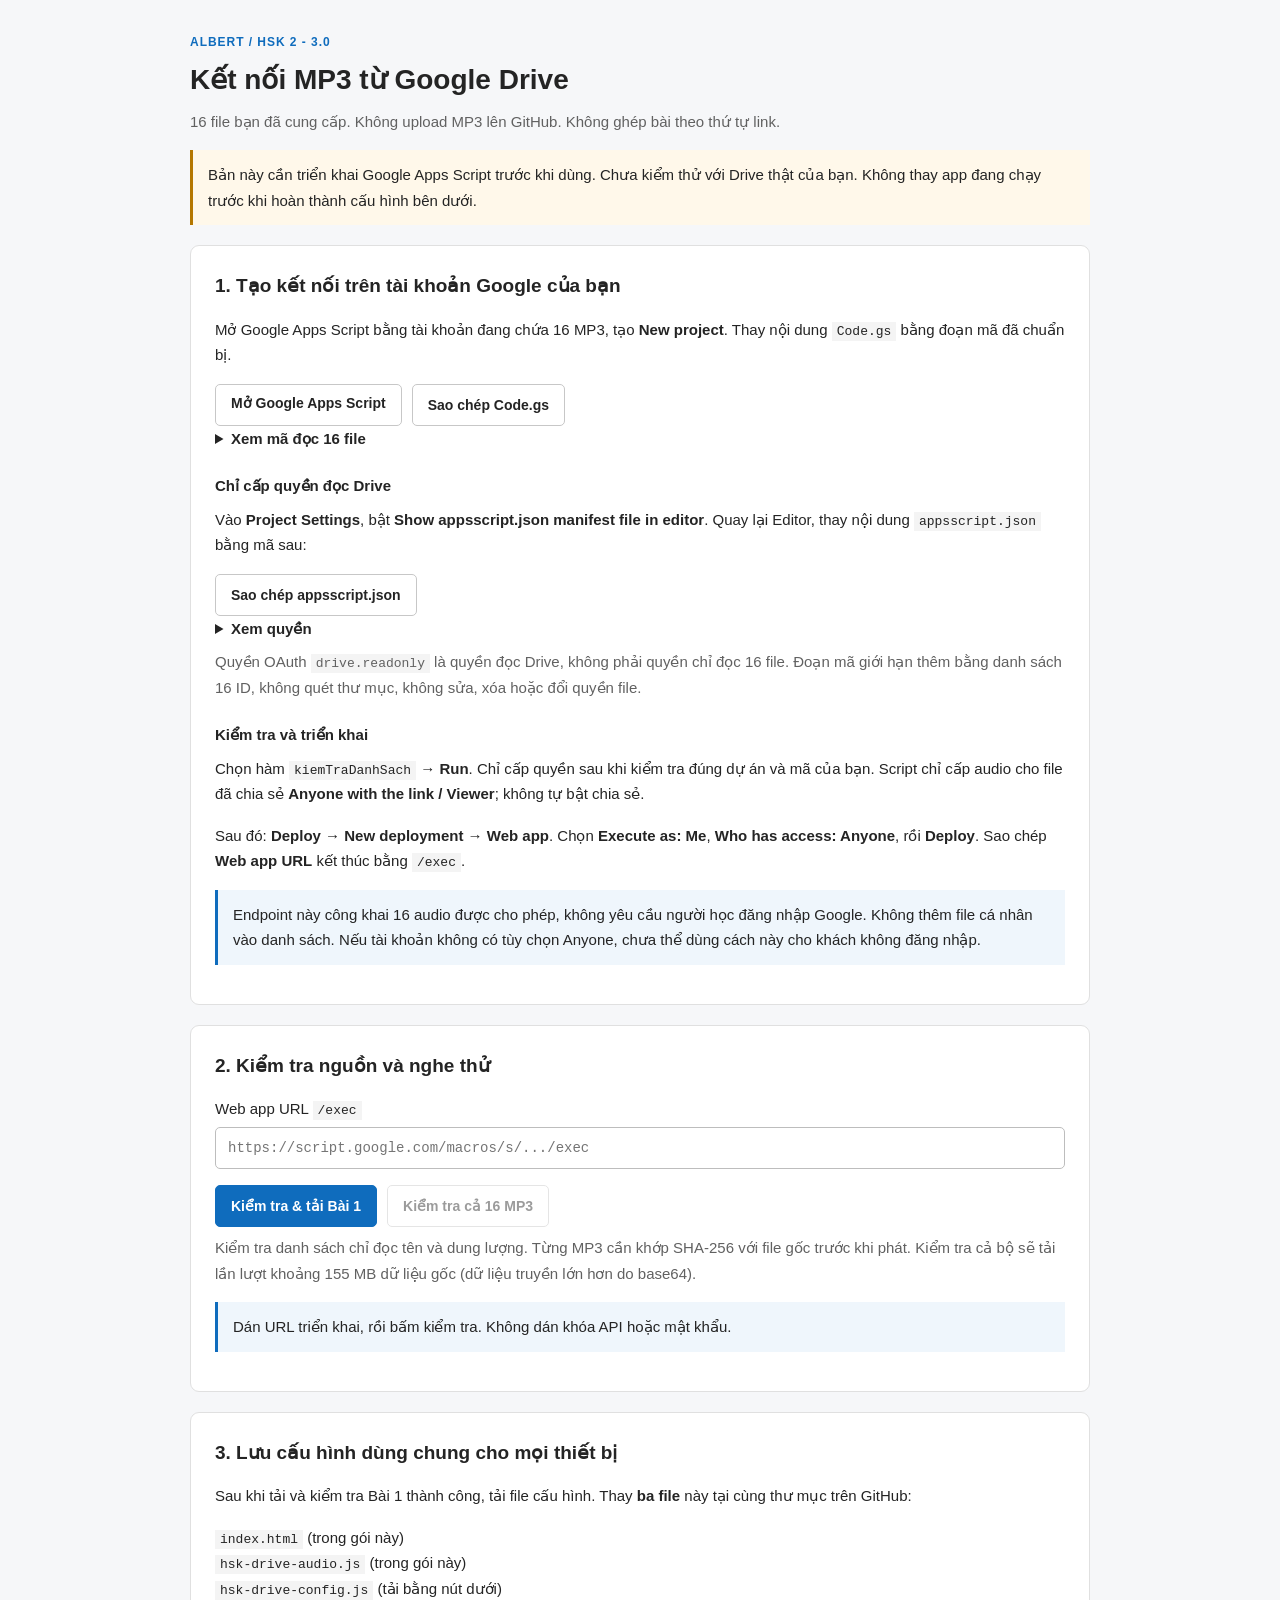
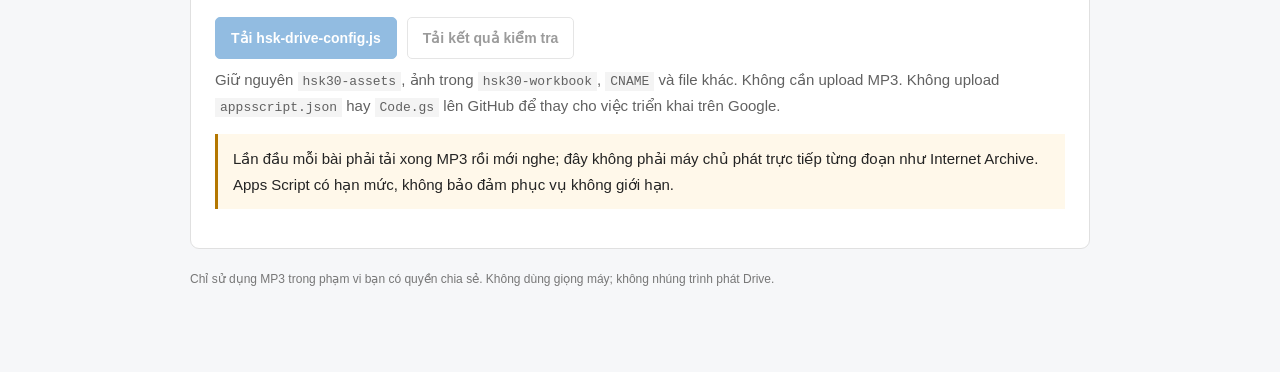
==== CAU_HINH_AUDIO.html @ 98afde01 "Add files via upload" ====
<!doctype html>
<html lang="vi"><head><meta charset="utf-8"><meta name="viewport" content="width=device-width,initial-scale=1"><title>Albert - Ket noi MP3 Google Drive</title>
<style>
*{box-sizing:border-box}body{margin:0;background:#f6f7f9;color:#242424;font:15px/1.7 "Segoe UI",Arial,sans-serif}main{max-width:940px;margin:32px auto;padding:0 20px 50px}h1{font-size:28px;line-height:1.3;margin:10px 0}h2{font-size:19px;margin:0 0 14px}h3{font-size:15px;margin:22px 0 6px}p{margin:8px 0 16px}.tag{font-weight:600;font-size:12px;letter-spacing:.08em;color:#0f6cbd}.sub{color:#616161}.card{background:white;border:1px solid #e0e0e0;border-radius:9px;padding:24px;margin:20px 0}.note{padding:12px 15px;background:#eff6fc;border-left:3px solid #0f6cbd;margin:15px 0}.warn{background:#fff8ea;border-color:#b47700}button,a.button{font:600 14px "Segoe UI",Arial,sans-serif;border:1px solid #c7c7c7;border-radius:5px;padding:10px 15px;background:#fff;color:#242424;cursor:pointer;text-decoration:none;display:inline-block;min-height:42px}button.primary{background:#0f6cbd;color:white;border-color:#0f6cbd}button:disabled{opacity:.45;cursor:default}button:hover:not(:disabled),a.button:hover{filter:brightness(.96)}.row{display:flex;flex-wrap:wrap;gap:10px;align-items:center}input[type=url]{width:100%;padding:12px;border:1px solid #bdbdbd;border-radius:5px;font:14px monospace;margin:6px 0 16px}textarea.code{width:100%;height:200px;resize:vertical;font:12px/1.6 monospace;border:1px solid #ddd;background:#fafafa;padding:12px;border-radius:5px}summary{cursor:pointer;font-weight:600}.steps{counter-reset:step}code{font:13px monospace;background:#f4f4f4;padding:2px 5px;overflow-wrap:anywhere}#status{white-space:pre-wrap;overflow-wrap:anywhere;min-height:30px}#player{width:100%;margin:12px 0}table{width:100%;border-collapse:collapse;font-size:13px}td,th{padding:10px 7px;border-bottom:1px solid #e5e5e5;text-align:left;overflow-wrap:anywhere}th{font-weight:600;color:#616161}td:nth-child(2){word-break:break-word}footer{color:#777;font-size:12px}#report{max-height:220px;overflow:auto;white-space:pre-wrap;font:12px/1.6 monospace}[hidden]{display:none!important}@media(max-width:600px){main{padding:0 12px 30px}.card{padding:18px 14px}h1{font-size:23px}td,th{padding:8px 4px}td:first-child{white-space:nowrap}.row button{flex:1 1 150px}}
</style></head><body><main>
<div class="tag">ALBERT / HSK 2 - 3.0</div>
<h1>K&#7871;t n&#7889;i MP3 t&#7915; Google Drive</h1>
<p class="sub">16 file b&#7841;n &#273;&#227; cung c&#7845;p. Kh&#244;ng upload MP3 l&#234;n GitHub. Kh&#244;ng gh&#233;p b&#224;i theo th&#7913; t&#7921; link.</p>
<div class="note warn">B&#7843;n n&#224;y c&#7847;n tri&#7875;n khai Google Apps Script tr&#432;&#7899;c khi d&#249;ng. Ch&#432;a ki&#7875;m th&#7917; v&#7899;i Drive th&#7853;t c&#7911;a b&#7841;n. Kh&#244;ng thay app &#273;ang ch&#7841;y tr&#432;&#7899;c khi ho&#224;n th&#224;nh c&#7845;u h&#236;nh b&#234;n d&#432;&#7899;i.</div>
<section class="card"><h2>1. T&#7841;o k&#7871;t n&#7889;i tr&#234;n t&#224;i kho&#7843;n Google c&#7911;a b&#7841;n</h2>
<p>M&#7903; Google Apps Script b&#7857;ng t&#224;i kho&#7843;n &#273;ang ch&#7913;a 16 MP3, t&#7841;o <b>New project</b>. Thay n&#7897;i dung <code>Code.gs</code> b&#7857;ng &#273;o&#7841;n m&#227; &#273;&#227; chu&#7849;n b&#7883;.</p>
<div class="row"><a class="button" href="https://script.google.com/home/start" target="_blank" rel="noopener noreferrer">M&#7903; Google Apps Script</a><button data-copy="server">Sao ch&#233;p Code.gs</button></div>
<details><summary>Xem m&#227; &#273;&#7885;c 16 file</summary><textarea class="code" id="server" readonly>/**
 * Albert HSK 2 / 3.0 - read-only Drive audio gateway.
 * No folder scans, uploads, edits, permission changes or external HTTP calls.
 * Deploy only in an account which can read the 16 listed files.
 * appsscript.json restricts OAuth to Drive READ ONLY.
 * Access is still required at OAuth scope level for all readable Drive files;
 * this code further limits reads to these 16 IDs and only publicly shared MP3s.
 * JSONP is public: never put personal/private materials in this allow-list.
 * Full MP3 is returned as base64; NOT an HTTP Range streaming server/CDN.
 */
const HSK_PROTOCOL = &#x27;albert-hsk2-workbook-drive-v1&#x27;;
const HSK_ALLOWED_IDS = [
  &quot;182gBm5dSRaaSDSuVzSf7mOr4EkBB9TwS&quot;,
  &quot;15B-hGVm5vgSujsY5L438T_3qat6sc-oC&quot;,
  &quot;19Qlic050faWesflff-bQlwhVSxAUV8f4&quot;,
  &quot;1ILD7xPLoj3t5OFQRq3F2KRCM7fttsKGt&quot;,
  &quot;1GLqlziZCh4j1koVgCYlCbrTSiPV6PyTN&quot;,
  &quot;1Hr_laAYIhmSbkItk3yJOQxkdNUegV4WQ&quot;,
  &quot;1P8CFhSyJwfF7NaQtMNpPGmp1nA0k2b79&quot;,
  &quot;1Z9Skyw5TTe3ipkbtyXPewj9NrvQYPLt1&quot;,
  &quot;1tJjIfQpUtMyejxFvq03M5D2_CvurFtw-&quot;,
  &quot;1VJ1D7IYe3YNRXOpZIHdX86bh3jBSOcmX&quot;,
  &quot;1NztfEbGYWiaJbom47t--GeCXBKFMfZ3Q&quot;,
  &quot;18XmAMIOCh2DNK1jTgN9HwheiWvpv9pyl&quot;,
  &quot;1BSepiUQ1WKCzq6Romw-YSHgLhAKa39J7&quot;,
  &quot;1BkdG17lSD_3MrWqIYy4U36u4G3oQZMI5&quot;,
  &quot;1UFhf5AILRhxD7dhS3_Zyip2s8WoJWe5y&quot;,
  &quot;19IhSVjmEDra2ENhihgwKyLejCzyZmCaK&quot;
];
const HSK_EXPECTED = {
  &quot;lesson-01&quot;: {
    &quot;sourceName&quot;: &quot;\u7b2c1\u8bfe.mp3&quot;,
    &quot;bytes&quot;: 8867630,
    &quot;sha256&quot;: &quot;84ffe23599d89e23a65e80a08f1894d93c8c76027b4280f14c78ddc128385f10&quot;,
    &quot;duration&quot;: 542.968067
  },
  &quot;lesson-02&quot;: {
    &quot;sourceName&quot;: &quot;\u7b2c2\u8bfe.mp3&quot;,
    &quot;bytes&quot;: 9152858,
    &quot;sha256&quot;: &quot;f2efc3cf2ecb390d14df3f2f411b01d438987813ca4c8d38f43a813918359879&quot;,
    &quot;duration&quot;: 560.794813
  },
  &quot;lesson-03&quot;: {
    &quot;sourceName&quot;: &quot;\u7b2c3\u8bfe.mp3&quot;,
    &quot;bytes&quot;: 8961038,
    &quot;sha256&quot;: &quot;18d28ccaa69ac7fb4ed47785d629a8c3f0da38000c3cbf1416e0f6972310e7d8&quot;,
    &quot;duration&quot;: 548.806067
  },
  &quot;lesson-04&quot;: {
    &quot;sourceName&quot;: &quot;\u7b2c4\u8bfe.mp3&quot;,
    &quot;bytes&quot;: 9256691,
    &quot;sha256&quot;: &quot;606a83a81219ebfb9325ba3fe496b716adc97bd6435f12c84297e8867c297c61&quot;,
    &quot;duration&quot;: 567.284378
  },
  &quot;lesson-05&quot;: {
    &quot;sourceName&quot;: &quot;\u7b2c5\u8bfe.mp3&quot;,
    &quot;bytes&quot;: 9101567,
    &quot;sha256&quot;: &quot;ce610309721699b6fb3ecece74d5e7518327cd210ab5ad56148a973022e8d01e&quot;,
    &quot;duration&quot;: 557.589125
  },
  &quot;lesson-06&quot;: {
    &quot;sourceName&quot;: &quot;\u7b2c6\u8bfe.mp3&quot;,
    &quot;bytes&quot;: 9041102,
    &quot;sha256&quot;: &quot;866a241dd5b72fb8a9fdd8f2271622420e57424cb11590656977bf21bc5375a4&quot;,
    &quot;duration&quot;: 553.810067
  },
  &quot;lesson-07&quot;: {
    &quot;sourceName&quot;: &quot;\u7b2c7\u8bfe.mp3&quot;,
    &quot;bytes&quot;: 8849282,
    &quot;sha256&quot;: &quot;5651784def848427dcf2e4c19ace0830055989face8ab4b5ce81a0959b4cca2d&quot;,
    &quot;duration&quot;: 541.821313
  },
  &quot;lesson-08&quot;: {
    &quot;sourceName&quot;: &quot;\u7b2c8\u8bfe.mp3&quot;,
    &quot;bytes&quot;: 9378038,
    &quot;sha256&quot;: &quot;7ebc7dbf48651fdacb3e3d174c575c4375b177fabdddb841ba2d6ed093b87a80&quot;,
    &quot;duration&quot;: 574.868567
  },
  &quot;lesson-09&quot;: {
    &quot;sourceName&quot;: &quot;\u7b2c9\u8bfe.mp3&quot;,
    &quot;bytes&quot;: 9504806,
    &quot;sha256&quot;: &quot;794b97eda8e4a94bd25ec59d08c3a250e3606715863ec508c1f8f97c8cb0e474&quot;,
    &quot;duration&quot;: 582.791567
  },
  &quot;lesson-10&quot;: {
    &quot;sourceName&quot;: &quot;\u7b2c10\u8bfe.mp3&quot;,
    &quot;bytes&quot;: 8725016,
    &quot;sha256&quot;: &quot;cf0689509219a4f1fadd9b2225788c9e6a619a99a42e44de9956045b086a3151&quot;,
    &quot;duration&quot;: 534.054689
  },
  &quot;lesson-11&quot;: {
    &quot;sourceName&quot;: &quot;\u7b2c11\u8bfe.mp3&quot;,
    &quot;bytes&quot;: 9243764,
    &quot;sha256&quot;: &quot;acd0b771fc6c1d290e4c64f2c6f53d07622c503532002d872ed66d7b7d8c0c3d&quot;,
    &quot;duration&quot;: 566.476438
  },
  &quot;lesson-12&quot;: {
    &quot;sourceName&quot;: &quot;\u7b2c12\u8bfe.mp3&quot;,
    &quot;bytes&quot;: 9419321,
    &quot;sha256&quot;: &quot;7b4ef06e76bc4db4aca419f93963ddec121277f513632d0fa32ae6c94b18e0bb&quot;,
    &quot;duration&quot;: 577.448756
  },
  &quot;lesson-13&quot;: {
    &quot;sourceName&quot;: &quot;\u7b2c13\u8bfe.mp3&quot;,
    &quot;bytes&quot;: 9454766,
    &quot;sha256&quot;: &quot;9f284f273ac60115696576cdc08efbe4accd7bb361540fa6dc0735503dbbfed6&quot;,
    &quot;duration&quot;: 579.664067
  },
  &quot;lesson-14&quot;: {
    &quot;sourceName&quot;: &quot;\u7b2c14\u8bfe.mp3&quot;,
    &quot;bytes&quot;: 9233339,
    &quot;sha256&quot;: &quot;1cee8b87ac3a59a0caa22256c02337cd4e63c0d97a6bcdb2e24110bdf9313a50&quot;,
    &quot;duration&quot;: 565.824878
  },
  &quot;lesson-15&quot;: {
    &quot;sourceName&quot;: &quot;\u7b2c15\u8bfe.mp3&quot;,
    &quot;bytes&quot;: 9184550,
    &quot;sha256&quot;: &quot;53e4e2402e460d5c2e2efd69de5bd4aa6427105be29df042043b5cbb264dfb5f&quot;,
    &quot;duration&quot;: 562.775567
  },
  &quot;mock&quot;: {
    &quot;sourceName&quot;: &quot;\u6a21\u62df\u6d4b\u8bd5 HSK(\u4e8c\u7ea7)\u6a21\u62df\u8bd5\u5377.mp3&quot;,
    &quot;bytes&quot;: 17993675,
    &quot;sha256&quot;: &quot;1955a77e29c1db389afbd85d4ed42fce54686149279aef38f4eb7000d324b609&quot;,
    &quot;duration&quot;: 1113.345878
  }
};
const HSK_MANIFEST_CACHE = &#x27;hsk2-mp3-manifest-20261012-v1&#x27;;

function hskError_(message) { throw new Error(message); }
function hskPublicFile_(id) {
  if (HSK_ALLOWED_IDS.indexOf(id) &lt; 0) hskError_(&#x27;File ID khong nam trong 16 file duoc cho phep.&#x27;);
  const file = DriveApp.getFileById(id);
  if (file.isTrashed()) hskError_(&#x27;File da nam trong thung rac.&#x27;);
  const access = file.getSharingAccess();
  if (access !== DriveApp.Access.ANYONE &amp;&amp; access !== DriveApp.Access.ANYONE_WITH_LINK)
    hskError_(&#x27;File chua chia se: Bat ky ai co duong lien ket / Nguoi xem. Script khong tu doi quyen.&#x27;);
  const name = file.getName();
  if (!/\.mp3$/i.test(name)) hskError_(&#x27;Khong phai ten file MP3.&#x27;);
  const type = file.getMimeType();
  if (!/^(audio\/(mpeg|mp3|x-mpeg|x-mp3|mpeg3)|application\/octet-stream)$/i.test(type))
    hskError_(&#x27;Loai file khong phai MP3: &#x27; + type);
  const bytes = Number(file.getSize());
  if (!Number.isSafeInteger(bytes) || bytes &lt; 100 || bytes &gt; 24 * 1024 * 1024)
    hskError_(&#x27;Dung luong MP3 nam ngoai gioi han cua bo nay.&#x27;);
  return {file:file, id:id, name:name, bytes:bytes, mime:type};
}
function hskNameKey_(name) {
  const clean = String(name).trim().normalize(&#x27;NFKC&#x27;);
  for (const key in HSK_EXPECTED) if (clean === HSK_EXPECTED[key].sourceName.normalize(&#x27;NFKC&#x27;)) return key;
  const match = clean.match(/^(?:lesson[-_ ]*|\u7b2c\s*)(0?[1-9]|1[0-5])(?:\s*\u8bfe)?\.mp3$/i);
  if (match) return &#x27;lesson-&#x27; + String(Number(match[1])).padStart(2,&#x27;0&#x27;);
  if (/^mock[-_ ]*test\.mp3$/i.test(clean)) return &#x27;mock&#x27;;
  return null;
}
function hskManifest_(fresh) {
  const cache = CacheService.getScriptCache();
  if (!fresh) {
    const old = cache.get(HSK_MANIFEST_CACHE);
    if (old) { try { return JSON.parse(old); } catch (_) {} }
  }
  const entries = [], errors = [], seen = Object.create(null);
  HSK_ALLOWED_IDS.forEach(function(id) {
    try {
      const item = hskPublicFile_(id);
      const nameKey = hskNameKey_(item.name);
      const sizeKeys = Object.keys(HSK_EXPECTED).filter(function(key) { return HSK_EXPECTED[key].bytes === item.bytes; });
      if (sizeKeys.length !== 1) hskError_(&#x27;Dung luong khong khop MP3 goc da cung cap.&#x27;);
      const key = sizeKeys[0];
      if (nameKey &amp;&amp; nameKey !== key) hskError_(&#x27;Ten file va dung luong chi den hai bai khac nhau; can doi chieu lai.&#x27;);
      if (seen[key]) hskError_(&#x27;Trung file cho &#x27; + key + &#x27;.&#x27;);
      seen[key] = true;
      entries.push({key:key,id:id,name:item.name,bytes:item.bytes,mime:&#x27;audio/mpeg&#x27;,
        identity:&#x27;metadata-only-until-audio-sha256-check&#x27;,
        matchMethod:nameKey?&#x27;name-and-byte-size&#x27;:&#x27;unique-byte-size-pending-hash&#x27;,
        expectedSha256:HSK_EXPECTED[key].sha256});
    } catch (err) { errors.push({id:id,message:String(err.message || err)}); }
  });
  const missing = Object.keys(HSK_EXPECTED).filter(function(key) { return !seen[key]; });
  entries.sort(function(a,b) { return a.key.localeCompare(b.key); });
  const output = {ok:errors.length===0 &amp;&amp; missing.length===0,protocol:HSK_PROTOCOL,entries:entries,errors:errors,missing:missing,
    complete:entries.length===16 &amp;&amp; errors.length===0,verifiedAudioCount:0,
    note:&#x27;Metadata is not content verification. Every MP3 is SHA-256 checked on its audio request.&#x27;,
    checkedAt:new Date().toISOString()};
  if (output.ok) cache.put(HSK_MANIFEST_CACHE,JSON.stringify(output),300);
  return output;
}
function hskDigest_(bytes) {
  return Utilities.computeDigest(Utilities.DigestAlgorithm.SHA_256, bytes)
    .map(function(b) { return ((b + 256) % 256).toString(16).padStart(2,&#x27;0&#x27;); }).join(&#x27;&#x27;);
}
function hskAudio_(key) {
  if (!Object.prototype.hasOwnProperty.call(HSK_EXPECTED,key)) hskError_(&#x27;Bai khong hop le.&#x27;);
  const manifest = hskManifest_(false);
  if (!manifest.ok) hskError_(&#x27;Chua ghep du 16 MP3. Mo che do manifest de xem loi.&#x27;);
  const record = manifest.entries.find(function(item) { return item.key===key; });
  if (!record) hskError_(&#x27;Khong tim thay MP3 cua bai.&#x27;);
  const item = hskPublicFile_(record.id); // Re-check access even when metadata is cached.
  const want = HSK_EXPECTED[key];
  if (item.bytes !== want.bytes) hskError_(&#x27;File tren Drive da thay doi dung luong.&#x27;);
  const blob = item.file.getBlob();
  const bytes = blob.getBytes();
  const hash = hskDigest_(bytes);
  if (bytes.length!==want.bytes || hash!==want.sha256)
    hskError_(&#x27;SHA-256 khong khop MP3 goc cua &#x27; + key + &#x27;. Khong phat de tranh ghep nham bai.&#x27;);
  return {ok:true,protocol:HSK_PROTOCOL,key:key,id:item.id,name:item.name,
    mime:&#x27;audio/mpeg&#x27;,bytes:bytes.length,sha256:hash,verified:true,
    base64:Utilities.base64Encode(bytes)};
}
function doGet(e) {
  const p = (e &amp;&amp; e.parameter) || {};
  const callback = String(p.callback || &#x27;&#x27;);
  if (callback &amp;&amp; !/^albertHskAudio_[A-Za-z0-9_]{1,80}$/.test(callback))
    return ContentService.createTextOutput(&#x27;{&quot;ok&quot;:false,&quot;error&quot;:&quot;Invalid callback&quot;}&#x27;).setMimeType(ContentService.MimeType.JSON);
  let result;
  try {
    const mode = String(p.mode || &#x27;manifest&#x27;);
    if (mode===&#x27;manifest&#x27;) result=hskManifest_(p.refresh===&#x27;1&#x27;);
    else if (mode===&#x27;audio&#x27;) result=hskAudio_(String(p.track || &#x27;&#x27;));
    else hskError_(&#x27;Mode khong hop le.&#x27;);
  } catch (err) { result={ok:false,protocol:HSK_PROTOCOL,error:String(err.message || err)}; }
  const json = JSON.stringify(result).replace(/&lt;/g,&#x27;\\u003c&#x27;).replace(/\u2028/g,&#x27;\\u2028&#x27;).replace(/\u2029/g,&#x27;\\u2029&#x27;);
  return ContentService.createTextOutput(callback?callback+&#x27;(&#x27;+json+&#x27;);&#x27;:json)
    .setMimeType(callback?ContentService.MimeType.JAVASCRIPT:ContentService.MimeType.JSON);
}
/** Run once in the editor to authorize and inspect metadata. Does not edit files. */
function kiemTraDanhSach() {
  const manifest = hskManifest_(true);
  console.log(JSON.stringify(manifest,null,2));
  return manifest;
}
/** Optional owner-only editor test. Does not return MP3 bytes to the log. */
function kiemTraMP3Bai1() {
  const audio = hskAudio_(&#x27;lesson-01&#x27;);
  delete audio.base64;
  console.log(JSON.stringify(audio,null,2));
  return audio;
}
</textarea></details>
<h3>Ch&#7881; c&#7845;p quy&#7873;n &#273;&#7885;c Drive</h3>
<p>V&#224;o <b>Project Settings</b>, b&#7853;t <b>Show appsscript.json manifest file in editor</b>. Quay l&#7841;i Editor, thay n&#7897;i dung <code>appsscript.json</code> b&#7857;ng m&#227; sau:</p>
<button data-copy="scope">Sao ch&#233;p appsscript.json</button><details><summary>Xem quy&#7873;n</summary><textarea class="code" id="scope" readonly>{
  &quot;timeZone&quot;: &quot;Asia/Ho_Chi_Minh&quot;,
  &quot;dependencies&quot;: {},
  &quot;exceptionLogging&quot;: &quot;STACKDRIVER&quot;,
  &quot;runtimeVersion&quot;: &quot;V8&quot;,
  &quot;oauthScopes&quot;: [
    &quot;https://www.googleapis.com/auth/drive.readonly&quot;
  ]
}</textarea></details>
<p class="sub">Quy&#7873;n OAuth <code>drive.readonly</code> l&#224; quy&#7873;n &#273;&#7885;c Drive, kh&#244;ng ph&#7843;i quy&#7873;n ch&#7881; &#273;&#7885;c 16 file. &#272;o&#7841;n m&#227; gi&#7899;i h&#7841;n th&#234;m b&#7857;ng danh s&#225;ch 16 ID, kh&#244;ng qu&#233;t th&#432; m&#7909;c, kh&#244;ng s&#7917;a, x&#243;a ho&#7863;c &#273;&#7893;i quy&#7873;n file.</p>
<h3>Ki&#7875;m tra v&#224; tri&#7875;n khai</h3>
<p>Ch&#7885;n h&#224;m <code>kiemTraDanhSach</code> &#8594; <b>Run</b>. Ch&#7881; c&#7845;p quy&#7873;n sau khi ki&#7875;m tra &#273;&#250;ng d&#7921; &#225;n v&#224; m&#227; c&#7911;a b&#7841;n. Script ch&#7881; c&#7845;p audio cho file &#273;&#227; chia s&#7867; <b>Anyone with the link / Viewer</b>; kh&#244;ng t&#7921; b&#7853;t chia s&#7867;.</p>
<p>Sau &#273;&#243;: <b>Deploy &#8594; New deployment &#8594; Web app</b>. Ch&#7885;n <b>Execute as: Me</b>, <b>Who has access: Anyone</b>, r&#7891;i <b>Deploy</b>. Sao ch&#233;p <b>Web app URL</b> k&#7871;t th&#250;c b&#7857;ng <code>/exec</code>.</p>
<div class="note">Endpoint n&#224;y c&#244;ng khai 16 audio &#273;&#432;&#7907;c cho ph&#233;p, kh&#244;ng y&#234;u c&#7847;u ng&#432;&#7901;i h&#7885;c &#273;&#259;ng nh&#7853;p Google. Kh&#244;ng th&#234;m file c&#225; nh&#226;n v&#224;o danh s&#225;ch. N&#7871;u t&#224;i kho&#7843;n kh&#244;ng c&#243; t&#249;y ch&#7885;n Anyone, ch&#432;a th&#7875; d&#249;ng c&#225;ch n&#224;y cho kh&#225;ch kh&#244;ng &#273;&#259;ng nh&#7853;p.</div>
</section>
<section class="card"><h2>2. Ki&#7875;m tra ngu&#7891;n v&#224; nghe th&#7917;</h2>
<label for="endpoint">Web app URL <code>/exec</code></label><input id="endpoint" type="url" autocomplete="off" spellcheck="false" placeholder="https://script.google.com/macros/s/.../exec">
<div class="row"><button id="test" class="primary">Ki&#7875;m tra &amp; t&#7843;i B&#224;i 1</button><button id="all" disabled>Ki&#7875;m tra c&#7843; 16 MP3</button></div>
<p class="sub">Ki&#7875;m tra danh s&#225;ch ch&#7881; &#273;&#7885;c t&#234;n v&#224; dung l&#432;&#7907;ng. T&#7915;ng MP3 c&#7847;n kh&#7899;p SHA-256 v&#7899;i file g&#7889;c tr&#432;&#7899;c khi ph&#225;t. Ki&#7875;m tra c&#7843; b&#7897; s&#7869; t&#7843;i l&#7847;n l&#432;&#7907;t kho&#7843;ng 155 MB d&#7919; li&#7879;u g&#7889;c (d&#7919; li&#7879;u truy&#7873;n l&#7899;n h&#417;n do base64).</p>
<div class="note" id="status" role="status" aria-live="polite">D&#225;n URL tri&#7875;n khai, r&#7891;i b&#7845;m ki&#7875;m tra. Kh&#244;ng d&#225;n kh&#243;a API ho&#7863;c m&#7853;t kh&#7849;u.</div>
<div id="audio-box" hidden><b id="audio-title"></b><audio id="player" controls preload="none"></audio><p class="sub">B&#7845;m Play, k&#233;o thanh tua v&#224; nghe ki&#7875;m tra. Trang kh&#244;ng t&#7921; ph&#225;t &#226;m thanh.</p></div>
<div id="table-box" hidden><table><thead><tr><th>B&#224;i</th><th>T&#234;n file tr&#234;n Drive</th><th>Ki&#7875;m tra</th></tr></thead><tbody id="rows"></tbody></table></div>
</section>
<section class="card"><h2>3. L&#432;u c&#7845;u h&#236;nh d&#249;ng chung cho m&#7885;i thi&#7871;t b&#7883;</h2>
<p>Sau khi t&#7843;i v&#224; ki&#7875;m tra B&#224;i 1 th&#224;nh c&#244;ng, t&#7843;i file c&#7845;u h&#236;nh. Thay <b>ba file</b> n&#224;y t&#7841;i c&#249;ng th&#432; m&#7909;c tr&#234;n GitHub:</p>
<p><code>index.html</code> (trong g&#243;i n&#224;y)<br><code>hsk-drive-audio.js</code> (trong g&#243;i n&#224;y)<br><code>hsk-drive-config.js</code> (t&#7843;i b&#7857;ng n&#250;t d&#432;&#7899;i)</p>
<div class="row"><button id="config" class="primary" disabled>T&#7843;i hsk-drive-config.js</button><button id="save-report" disabled>T&#7843;i k&#7871;t qu&#7843; ki&#7875;m tra</button></div>
<p class="sub">Gi&#7919; nguy&#234;n <code>hsk30-assets</code>, &#7843;nh trong <code>hsk30-workbook</code>, <code>CNAME</code> v&#224; file kh&#225;c. Kh&#244;ng c&#7847;n upload MP3. Kh&#244;ng upload <code>appsscript.json</code> hay <code>Code.gs</code> l&#234;n GitHub &#273;&#7875; thay cho vi&#7879;c tri&#7875;n khai tr&#234;n Google.</p>
<div class="note warn">L&#7847;n &#273;&#7847;u m&#7895;i b&#224;i ph&#7843;i t&#7843;i xong MP3 r&#7891;i m&#7899;i nghe; &#273;&#226;y kh&#244;ng ph&#7843;i m&#225;y ch&#7911; ph&#225;t tr&#7921;c ti&#7871;p t&#7915;ng &#273;o&#7841;n nh&#432; Internet Archive. Apps Script c&#243; h&#7841;n m&#7913;c, kh&#244;ng b&#7843;o &#273;&#7843;m ph&#7909;c v&#7909; kh&#244;ng gi&#7899;i h&#7841;n.</div>
</section>
<footer>Ch&#7881; s&#7917; d&#7909;ng MP3 trong ph&#7841;m vi b&#7841;n c&#243; quy&#7873;n chia s&#7867;. Kh&#244;ng d&#249;ng gi&#7885;ng m&#225;y; kh&#244;ng nh&#250;ng tr&#236;nh ph&#225;t Drive.</footer>
</main><script src="hsk-drive-audio.js"></script><script>
'use strict';
const $=id=>document.getElementById(id),transport=window.AlbertDriveAudio;
const expected=transport?.getExpected()||{}, tests={}, notes=[];
let busy=false,list=null,blobURL=null,validEndpoint='',lastReport=null;
const label=key=>key==='mock'?'\u0110\u1ec1 t\u1ed5ng h\u1ee3p':'B\u00e0i '+Number(key.slice(-2));
function status(text){$('status').textContent=text;}
function lock(on){busy=on;$('test').disabled=on;$('endpoint').disabled=on;$('all').disabled=on||!list;$('config').disabled=on||!validEndpoint||!tests['lesson-01']?.ok;$('save-report').disabled=on||!lastReport;}
function download(text,name,type){const url=URL.createObjectURL(new Blob([text],{type:type}));const a=document.createElement('a');a.href=url;a.download=name;a.click();setTimeout(()=>URL.revokeObjectURL(url),15000);}
function paint(){
 if(!list)return;$('table-box').hidden=false;$('rows').replaceChildren();
 list.entries.forEach(item=>{
  const row=document.createElement('tr');
  for(const content of [label(item.key),item.name,tests[item.key]?.ok?'SHA-256 kh\u1edbp':tests[item.key]?.error||'Ch\u1edd ki\u1ec3m tra MP3']){const td=document.createElement('td');td.textContent=content;row.appendChild(td);}
  $('rows').appendChild(row);
 });
}
function report(){lastReport={at:new Date().toISOString(),endpoint:validEndpoint||$('endpoint').value.trim(),browser:navigator.userAgent,origin:location.origin,manifest:list,audioTests:tests,notes};}
async function inspect(key){
 const item=await transport.load(key,text=>status(label(key)+'\n'+text));
 const a=$('player');a.pause();a.removeAttribute('src');a.load();if(blobURL)URL.revokeObjectURL(blobURL);
 blobURL=URL.createObjectURL(item.blob);$('audio-title').textContent=label(key)+' \u00b7 '+item.name;$('audio-box').hidden=false;
 const duration=await new Promise((resolve,reject)=>{
  const timer=setTimeout(()=>finish(new Error('Kh\u00f4ng \u0111\u1ecdc \u0111\u01b0\u1ee3c th\u1eddi l\u01b0\u1ee3ng MP3 tr\u00ean tr\u00ecnh duy\u1ec7t n\u00e0y.')),20000);
  function finish(err){clearTimeout(timer);a.removeEventListener('loadedmetadata',ready);a.removeEventListener('error',fail);err?reject(err):resolve(a.duration);}
  const ready=()=>finish(Number.isFinite(a.duration)&&a.duration>0?null:new Error('Th\u1eddi l\u01b0\u1ee3ng MP3 kh\u00f4ng h\u1ee3p l\u1ec7.'));
  const fail=()=>finish(new Error('Tr\u00ecnh duy\u1ec7t kh\u00f4ng gi\u1ea3i m\u00e3 \u0111\u01b0\u1ee3c MP3.'));
  a.addEventListener('loadedmetadata',ready);a.addEventListener('error',fail);a.src=blobURL;a.load();
 });
 tests[key]={ok:true,sha256:item.sha256,bytes:item.blob.size,duration,heardByHuman:false,seekTestedByHuman:false};paint();report();
 return item;
}
$('test').onclick=async()=>{
 if(busy)return;
 for(const key of Object.keys(tests))delete tests[key];list=null;validEndpoint='';notes.length=0;lock(true);
 try{
  if(!transport)throw new Error('Thi\u1ebfu hsk-drive-audio.js. Gi\u1ea3i n\u00e9n \u0111\u1ee7 g\u00f3i v\u00e0 m\u1edf l\u1ea1i.');
  transport.configure($('endpoint').value);status('\u0110ang l\u1ea5y t\u00ean v\u00e0 dung l\u01b0\u1ee3ng c\u1ee7a 16 file\u2026');
  list=await transport.manifest(true);validEndpoint=transport.endpoint();paint();
  await inspect('lesson-01');status('\u0110\u00e3 gh\u00e9p \u0111\u1ee7 danh s\u00e1ch 16 file; B\u00e0i 1 kh\u1edbp SHA-256 v\u00e0 \u0111\u1ecdc \u0111\u01b0\u1ee3c th\u1eddi l\u01b0\u1ee3ng. B\u1ea5m Play, th\u1eed tua v\u00e0 nghe tr\u01b0\u1edbc khi thay app. 15 file c\u00f2n l\u1ea1i ch\u01b0a ki\u1ec3m tra n\u1ed9i dung n\u1ebfu ch\u01b0a b\u1ea5m Ki\u1ec3m tra c\u1ea3 16 MP3.');
 }catch(e){notes.push(String(e.message||e));status(String(e.message||e));}
 finally{report();lock(false);}
};
$('all').onclick=async()=>{
 if(busy||!list)return;lock(true);
 try{
  for(const item of list.entries){
   try{await inspect(item.key);}catch(e){tests[item.key]={ok:false,error:String(e.message||e)};paint();}
  }
  const pass=Object.values(tests).filter(x=>x.ok).length;status('K\u1ebft qu\u1ea3: '+pass+'/16 file kh\u1edbp SHA-256 v\u00e0 \u0111\u1ecdc \u0111\u01b0\u1ee3c th\u1eddi l\u01b0\u1ee3ng. Ki\u1ec3m tra n\u00e0y kh\u00f4ng thay cho vi\u1ec7c nghe v\u00e0 th\u1eed tua tr\u00ean thi\u1ebft b\u1ecb th\u1eadt.');
 }finally{report();lock(false);}
};
$('config').onclick=()=>{
 if(busy||!tests['lesson-01']?.ok||!validEndpoint)return;
 download('/* Public deployment URL; no password or API key. Same config for every device. */\nwindow.HSK_DRIVE_AUDIO_CONFIG = '+JSON.stringify({endpoint:validEndpoint},null,2)+';\n','hsk-drive-config.js','text/javascript');
};
$('save-report').onclick=()=>{report();download(JSON.stringify(lastReport,null,2),'HSK_Drive_Test_Result.json','application/json');};
document.querySelectorAll('[data-copy]').forEach(b=>b.onclick=async()=>{const field=$(b.dataset.copy);try{await navigator.clipboard.writeText(field.value);b.textContent='\u0110\u00e3 sao ch\u00e9p';}catch(e){field.closest('details').open=true;field.focus();field.select();status('B\u1ea5m Ctrl+C \u0111\u1ec3 sao ch\u00e9p ph\u1ea7n \u0111\u00e3 ch\u1ecdn.');}});
</script></body></html>
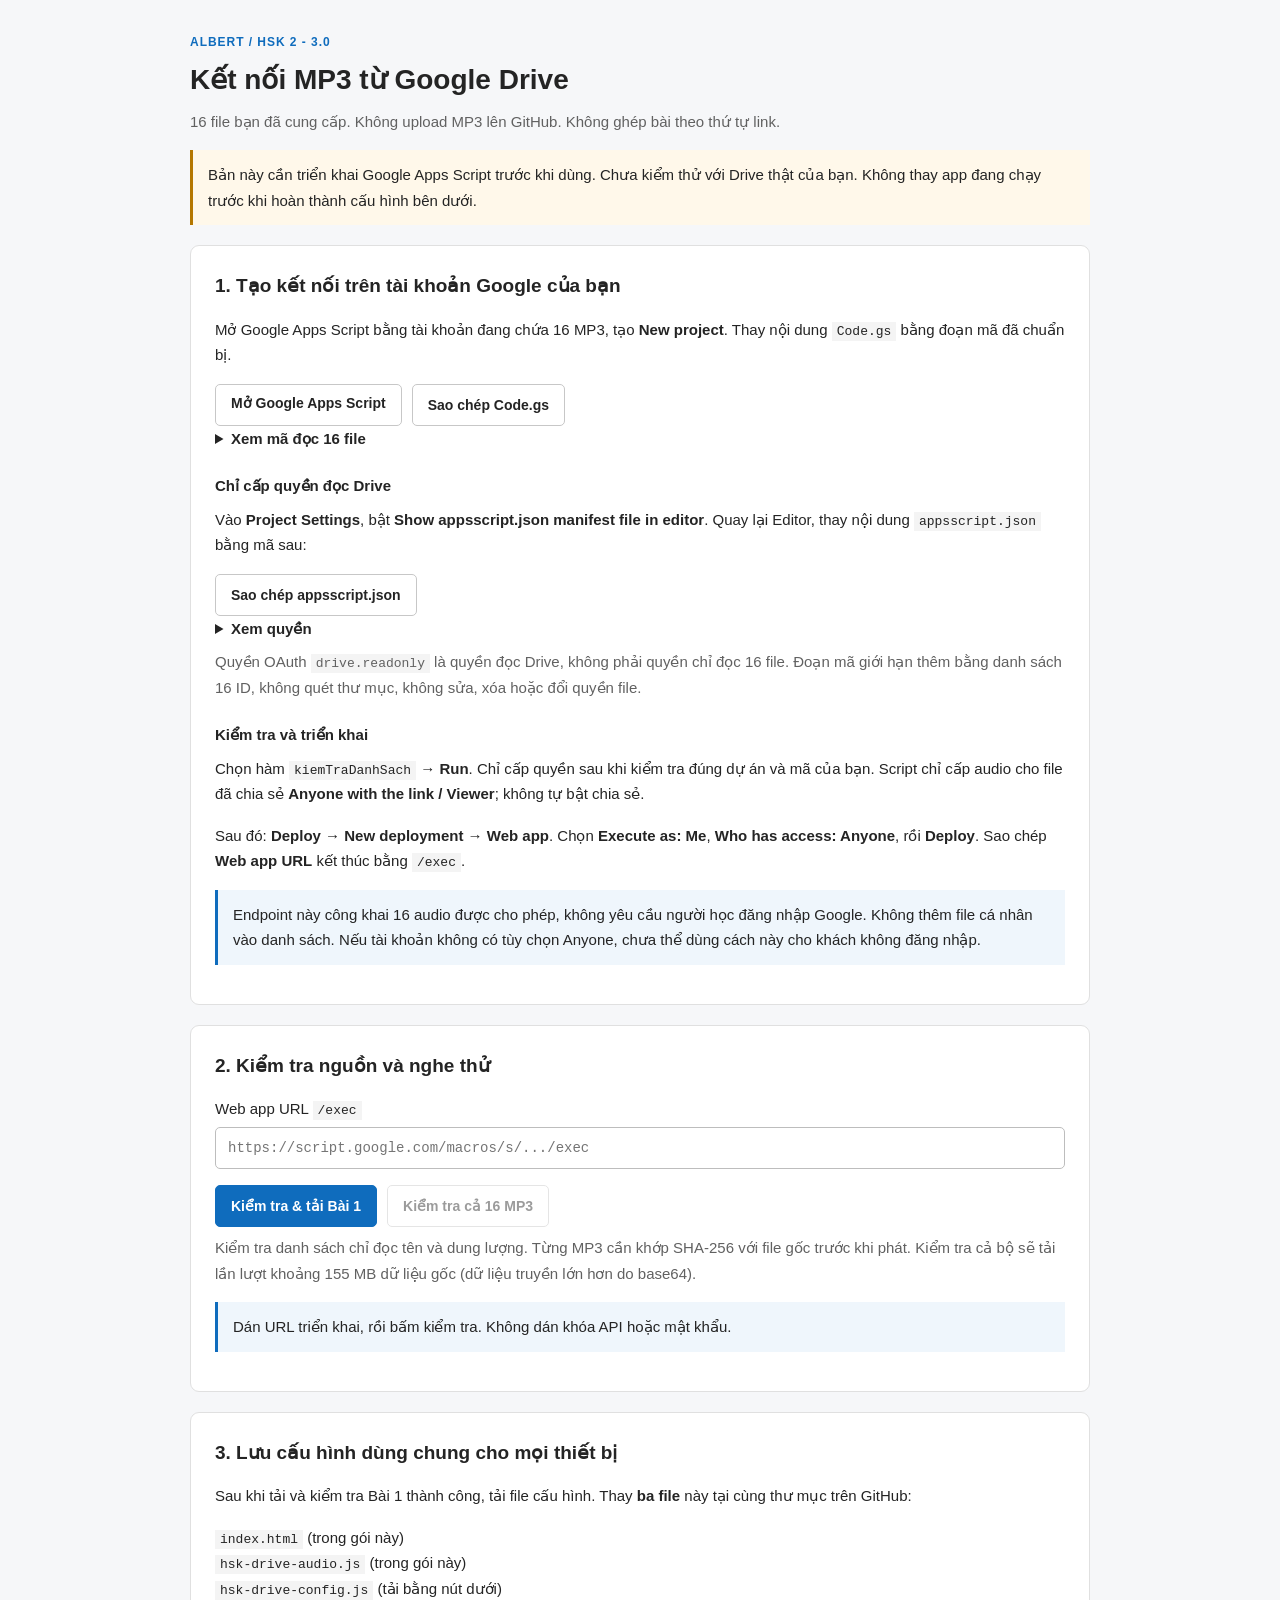
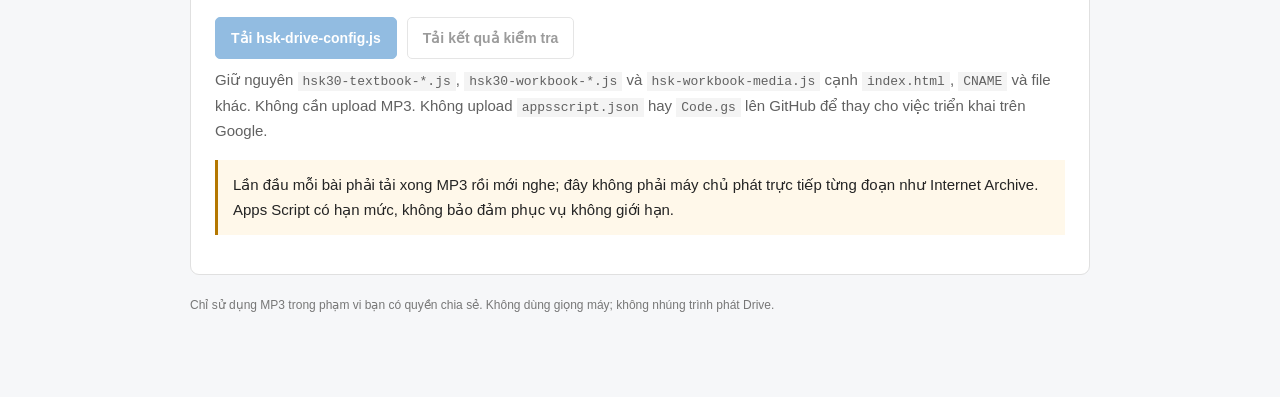
==== commit a34081e0: "Add files via upload" ====
--- a/CAU_HINH_AUDIO.html
+++ b/CAU_HINH_AUDIO.html
@@ -278,7 +278,7 @@
 <p>Sau khi t&#7843;i v&#224; ki&#7875;m tra B&#224;i 1 th&#224;nh c&#244;ng, t&#7843;i file c&#7845;u h&#236;nh. Thay <b>ba file</b> n&#224;y t&#7841;i c&#249;ng th&#432; m&#7909;c tr&#234;n GitHub:</p>
 <p><code>index.html</code> (trong g&#243;i n&#224;y)<br><code>hsk-drive-audio.js</code> (trong g&#243;i n&#224;y)<br><code>hsk-drive-config.js</code> (t&#7843;i b&#7857;ng n&#250;t d&#432;&#7899;i)</p>
 <div class="row"><button id="config" class="primary" disabled>T&#7843;i hsk-drive-config.js</button><button id="save-report" disabled>T&#7843;i k&#7871;t qu&#7843; ki&#7875;m tra</button></div>
-<p class="sub">Gi&#7919; nguy&#234;n <code>hsk30-assets</code>, &#7843;nh trong <code>hsk30-workbook</code>, <code>CNAME</code> v&#224; file kh&#225;c. Kh&#244;ng c&#7847;n upload MP3. Kh&#244;ng upload <code>appsscript.json</code> hay <code>Code.gs</code> l&#234;n GitHub &#273;&#7875; thay cho vi&#7879;c tri&#7875;n khai tr&#234;n Google.</p>
+<p class="sub">Gi&#7919; nguy&#234;n <code>hsk30-textbook-*.js</code>, <code>hsk30-workbook-*.js</code> v&#224; <code>hsk-workbook-media.js</code> c&#7841;nh <code>index.html</code>, <code>CNAME</code> v&#224; file kh&#225;c. Kh&#244;ng c&#7847;n upload MP3. Kh&#244;ng upload <code>appsscript.json</code> hay <code>Code.gs</code> l&#234;n GitHub &#273;&#7875; thay cho vi&#7879;c tri&#7875;n khai tr&#234;n Google.</p>
 <div class="note warn">L&#7847;n &#273;&#7847;u m&#7895;i b&#224;i ph&#7843;i t&#7843;i xong MP3 r&#7891;i m&#7899;i nghe; &#273;&#226;y kh&#244;ng ph&#7843;i m&#225;y ch&#7911; ph&#225;t tr&#7921;c ti&#7871;p t&#7915;ng &#273;o&#7841;n nh&#432; Internet Archive. Apps Script c&#243; h&#7841;n m&#7913;c, kh&#244;ng b&#7843;o &#273;&#7843;m ph&#7909;c v&#7909; kh&#244;ng gi&#7899;i h&#7841;n.</div>
 </section>
 <footer>Ch&#7881; s&#7917; d&#7909;ng MP3 trong ph&#7841;m vi b&#7841;n c&#243; quy&#7873;n chia s&#7867;. Kh&#244;ng d&#249;ng gi&#7885;ng m&#225;y; kh&#244;ng nh&#250;ng tr&#236;nh ph&#225;t Drive.</footer>
